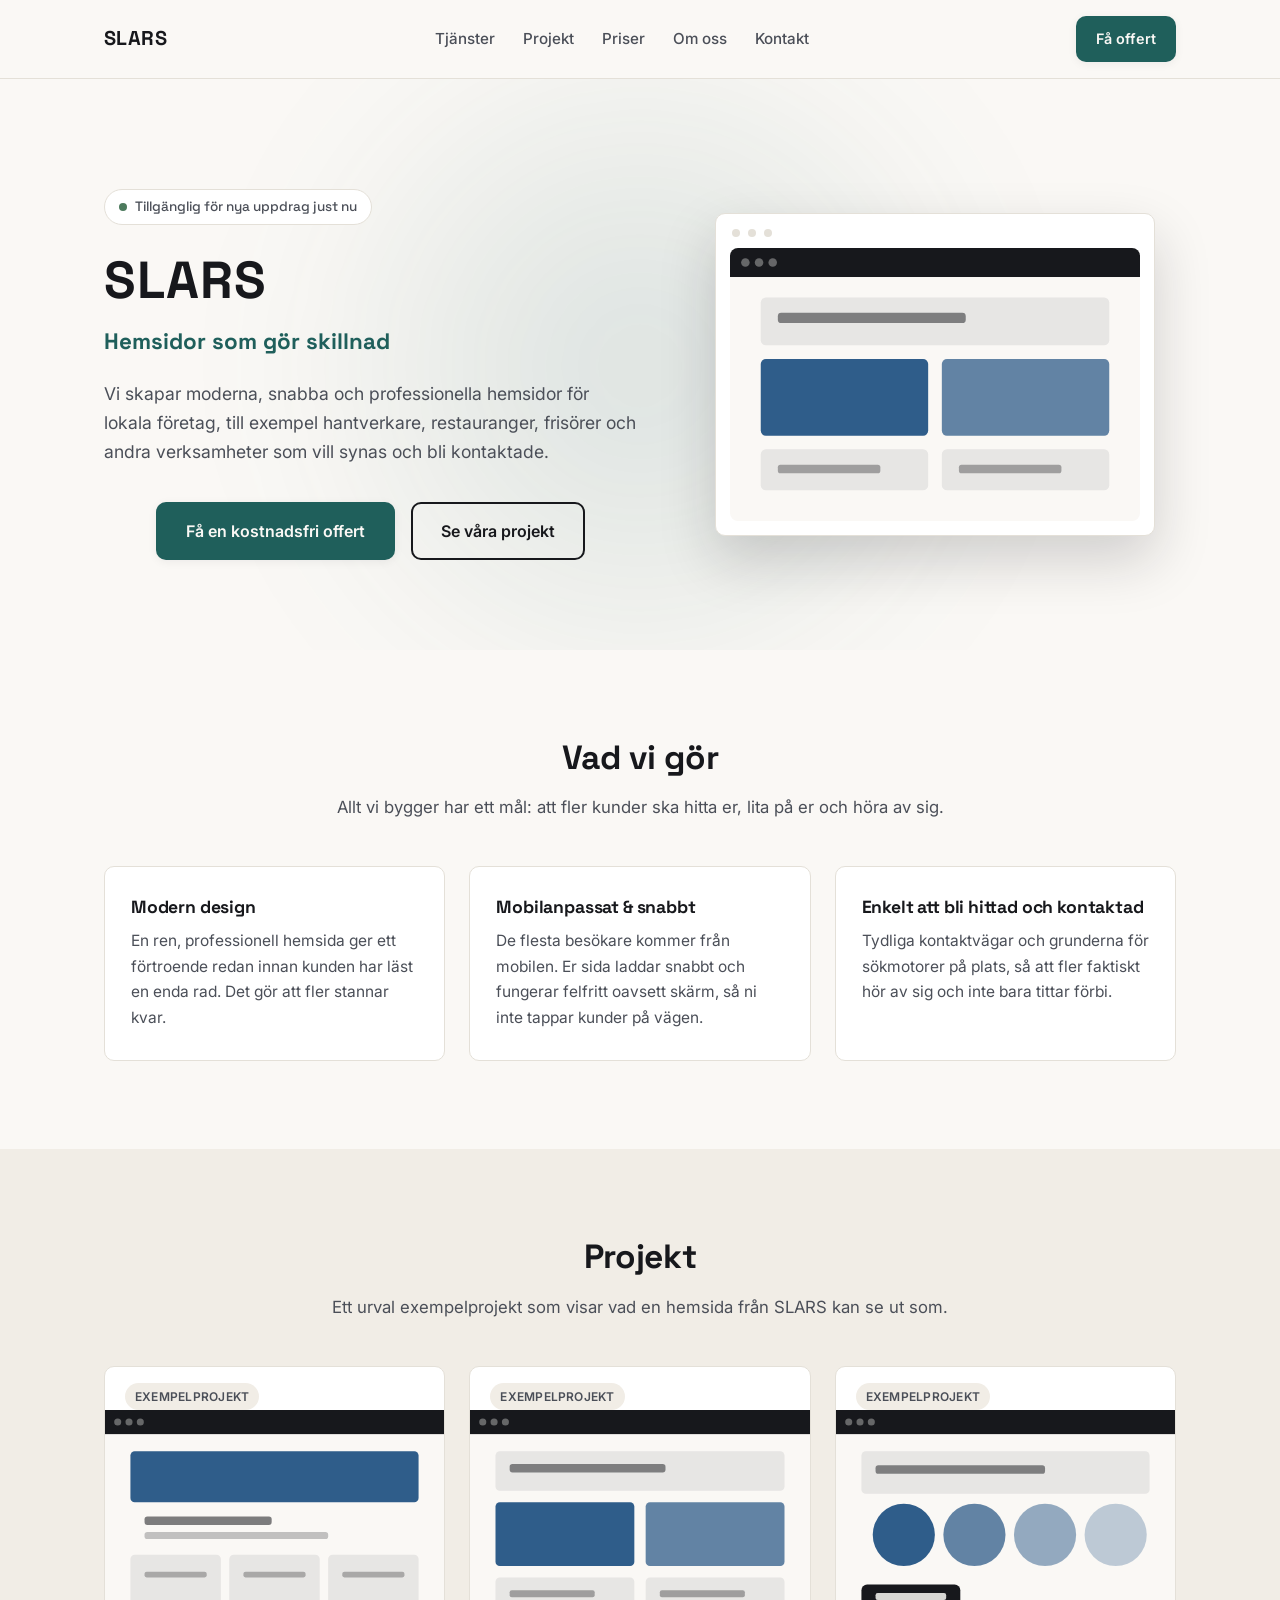
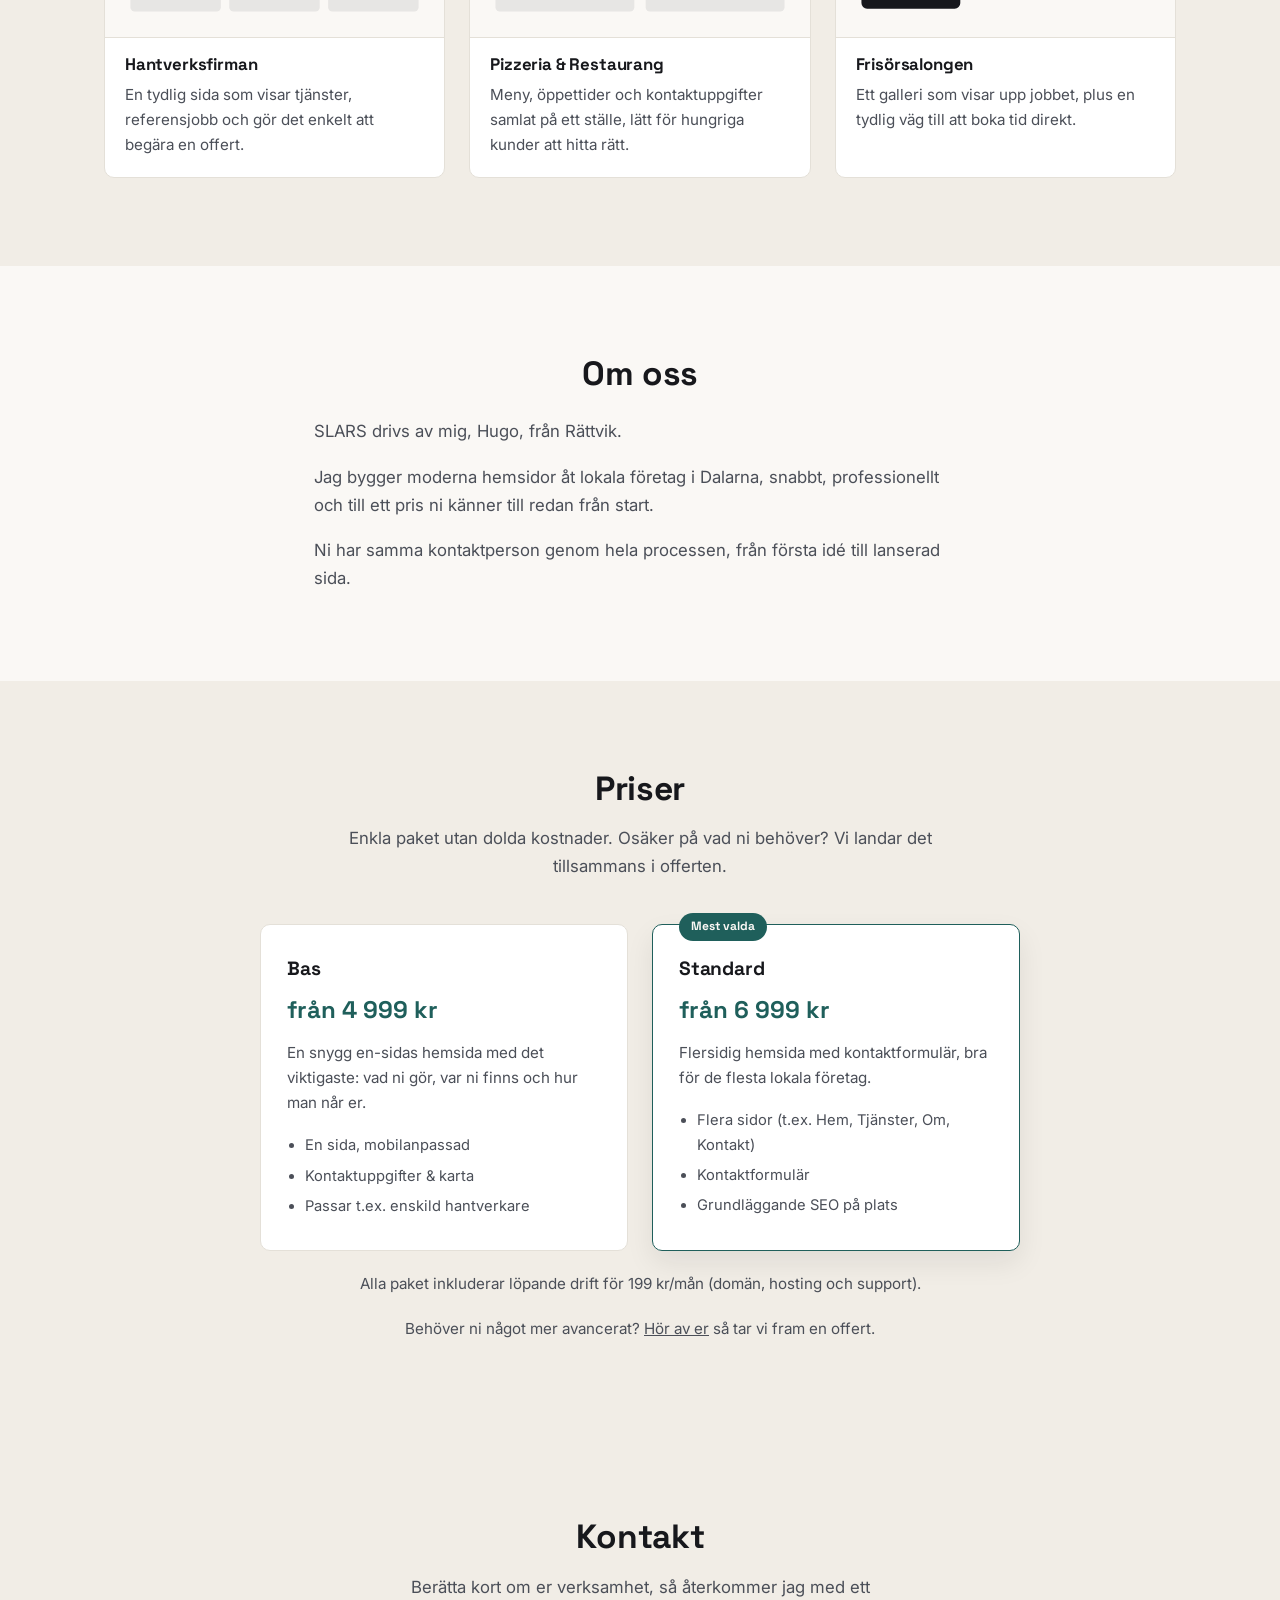
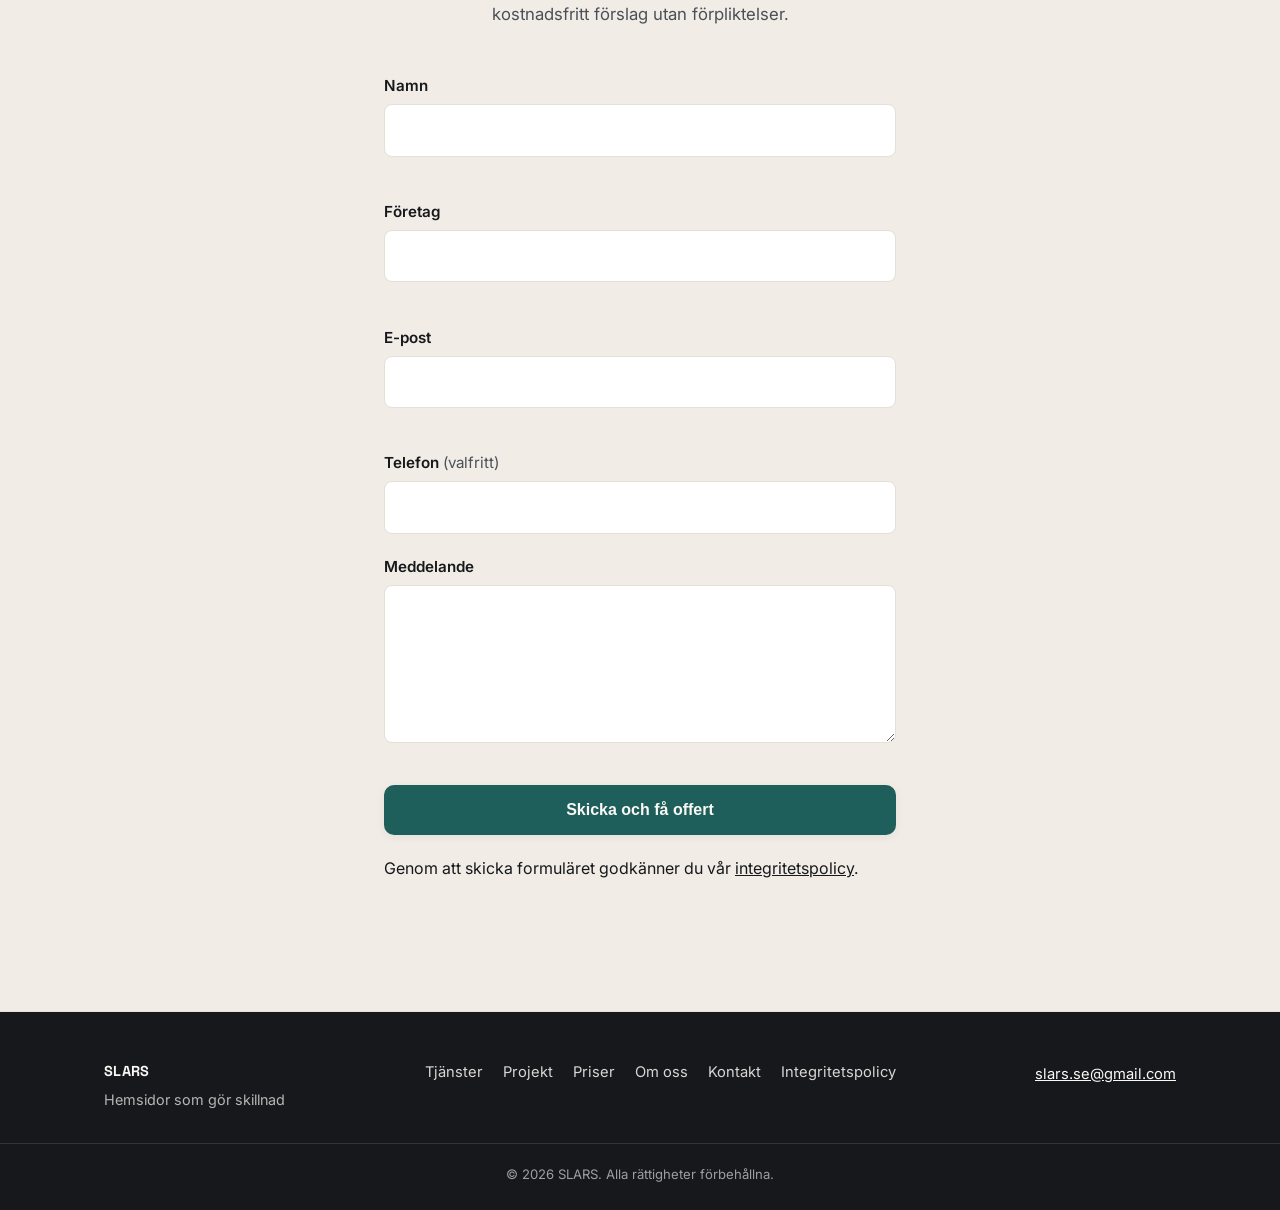
==== min-hemsidebyra/index.html @ af1f0f00 "Add website files" ====
<!DOCTYPE html>
<html lang="sv">
<head>
  <meta charset="UTF-8" />
  <meta name="viewport" content="width=device-width, initial-scale=1.0" />

  <title>SLARS – Hemsidor som gör skillnad</title>
  <meta name="description" content="SLARS skapar moderna, snabba och professionella hemsidor för lokala företag i Rättvik och Dalarna. Personlig service, tydliga priser – få en kostnadsfri offert." />

  <!-- Open Graph -->
  <meta property="og:title" content="SLARS – Hemsidor som gör skillnad" />
  <meta property="og:description" content="Vi skapar moderna, snabba och professionella hemsidor för lokala företag i Rättvik och Dalarna." />
  <meta property="og:type" content="website" />
  <meta property="og:locale" content="sv_SE" />

  <!--
    Google Fonts: Inter (brödtext, knappar, formulär) + Space Grotesk
    (rubriker, logga, priser). Båda hämtas i samma stylesheet-anrop för
    att hålla antalet nätverksanrop nere. Systemtypsnitt är fallback.
  -->
  <link rel="preconnect" href="https://fonts.googleapis.com" />
  <link rel="preconnect" href="https://fonts.gstatic.com" crossorigin />
  <link href="https://fonts.googleapis.com/css2?family=Inter:wght@400;500;600;700;800&family=Space+Grotesk:wght@500;700&display=swap" rel="stylesheet" />

  <link rel="stylesheet" href="style.css" />

  <!-- Structured data för lokal sökbarhet -->
  <script type="application/ld+json">
  {
    "@context": "https://schema.org",
    "@type": "LocalBusiness",
    "name": "SLARS",
    "description": "SLARS skapar moderna, snabba och professionella hemsidor för lokala företag i Rättvik och Dalarna.",
    "areaServed": {
      "@type": "City",
      "name": "Rättvik"
    },
    "address": {
      "@type": "PostalAddress",
      "addressLocality": "Rättvik",
      "addressRegion": "Dalarna",
      "addressCountry": "SE"
    },
    "email": "slars.se@gmail.com",
    "makesOffer": {
      "@type": "Offer",
      "itemOffered": {
        "@type": "Service",
        "name": "Webbdesign och hemsideutveckling för lokala företag"
      }
    }
  }
  </script>
</head>
<body>
  <!-- Skip-länk för tangentbords- och skärmläsaranvändare -->
  <a class="skip-link" href="#main-content">Hoppa till innehåll</a>

  <header class="site-header">
    <div class="container header-inner">
      <a href="#main-content" class="logo">SLARS</a>

      <nav class="nav" id="primaryNav" aria-label="Huvudmeny">
        <a href="#tjanster">Tjänster</a>
        <a href="#projekt">Projekt</a>
        <a href="#priser">Priser</a>
        <a href="#om-oss">Om oss</a>
        <a href="#kontakt">Kontakt</a>
      </nav>

      <div class="header-actions">
        <a href="#kontakt" class="btn btn-primary btn-small header-cta">Få offert</a>

        <button
          type="button"
          class="nav-toggle"
          id="navToggle"
          aria-expanded="false"
          aria-controls="primaryNav"
          aria-label="Öppna meny"
        >
          <span class="nav-toggle-bar" aria-hidden="true"></span>
          <span class="nav-toggle-bar" aria-hidden="true"></span>
          <span class="nav-toggle-bar" aria-hidden="true"></span>
        </button>
      </div>
    </div>
  </header>

  <main id="main-content">
    <!-- HERO: två kolumner på desktop (text + bildmockup), staplas på mobil -->
    <section class="hero">
      <div class="container hero-inner">
        <div class="hero-text-col">
          <p class="badge">
            <span class="badge-dot" aria-hidden="true"></span>
            Tillgänglig för nya uppdrag just nu
          </p>

          <h1>SLARS</h1>
          <p class="tagline">Hemsidor som gör skillnad</p>
          <p class="hero-text">
            Vi skapar moderna, snabba och professionella hemsidor för lokala företag,
            till exempel hantverkare, restauranger, frisörer och andra verksamheter
            som vill synas och bli kontaktade.
          </p>

          <div class="hero-actions">
            <a href="#kontakt" class="btn btn-primary">Få en kostnadsfri offert</a>
            <a href="#projekt" class="btn btn-secondary">Se våra projekt</a>
          </div>
        </div>

        <div class="hero-image-col">
          <!-- Återanvänder projekt-mockupen som ren illustration, därför tom alt-text -->
          <div class="hero-mockup">
            <img src="assets/projekt-2.svg" alt="" loading="lazy" width="480" height="320" />
          </div>
        </div>
      </div>
    </section>

    <!-- TJÄNSTER -->
    <section id="tjanster" class="section reveal">
      <div class="container">
        <h2>Vad vi gör</h2>
        <p class="section-intro">
          Allt vi bygger har ett mål: att fler kunder ska hitta er, lita på er och
          höra av sig.
        </p>

        <div class="cards">
          <div class="card">
            <h3>Modern design</h3>
            <p>
              En ren, professionell hemsida ger ett förtroende redan innan kunden
              har läst en enda rad. Det gör att fler stannar kvar.
            </p>
          </div>
          <div class="card">
            <h3>Mobilanpassat &amp; snabbt</h3>
            <p>
              De flesta besökare kommer från mobilen. Er sida laddar snabbt och
              fungerar felfritt oavsett skärm, så ni inte tappar kunder på vägen.
            </p>
          </div>
          <div class="card">
            <h3>Enkelt att bli hittad och kontaktad</h3>
            <p>
              Tydliga kontaktvägar och grunderna för sökmotorer på plats, så att
              fler faktiskt hör av sig och inte bara tittar förbi.
            </p>
          </div>
        </div>
      </div>
    </section>

    <!-- PROJEKT / REFERENSER -->
    <section id="projekt" class="section section-alt reveal">
      <div class="container">
        <h2>Projekt</h2>
        <p class="section-intro">
          Ett urval exempelprojekt som visar vad en hemsida från SLARS kan se ut som.
        </p>

        <div class="projects">
          <article class="project-card">
            <span class="project-tag">Exempelprojekt</span>
            <img
              src="assets/projekt-1.svg"
              alt="Skiss av en hemsida för ett hantverksföretag med startsida och tjänstekort"
              loading="lazy"
              width="480"
              height="320"
            />
            <h3>Hantverksfirman</h3>
            <p>En tydlig sida som visar tjänster, referensjobb och gör det enkelt att begära en offert.</p>
          </article>

          <article class="project-card">
            <span class="project-tag">Exempelprojekt</span>
            <img
              src="assets/projekt-2.svg"
              alt="Skiss av en hemsida för en pizzeria med meny och bordsbokning"
              loading="lazy"
              width="480"
              height="320"
            />
            <h3>Pizzeria &amp; Restaurang</h3>
            <p>Meny, öppettider och kontaktuppgifter samlat på ett ställe, lätt för hungriga kunder att hitta rätt.</p>
          </article>

          <article class="project-card">
            <span class="project-tag">Exempelprojekt</span>
            <img
              src="assets/projekt-3.svg"
              alt="Skiss av en hemsida för en frisörsalong med bildgalleri och bokningsknapp"
              loading="lazy"
              width="480"
              height="320"
            />
            <h3>Frisörsalongen</h3>
            <p>Ett galleri som visar upp jobbet, plus en tydlig väg till att boka tid direkt.</p>
          </article>
        </div>
      </div>
    </section>

    <!--
      OM OSS: sammanslagning av tidigare "Varför SLARS" (#varfor-slars) och
      "Om oss". Samma id ("om-oss") behålls så gamla länkar fortsätter
      fungera. Budskapen (personlig kontakt, lokal förankring, öppet pris)
      sades tidigare med olika ord i två sektioner – nu i en, kortare.
    -->
    <section id="om-oss" class="section reveal">
      <div class="container about-inner">
        <h2>Om oss</h2>
        <p>
          SLARS drivs av mig, Hugo, från Rättvik.
        </p>
        <p>
          Jag bygger moderna hemsidor åt lokala företag i Dalarna, snabbt,
          professionellt och till ett pris ni känner till redan från start.
        </p>
        <p>
          Ni har samma kontaktperson genom hela processen, från första idé
          till lanserad sida.
        </p>
      </div>
    </section>

    <!-- PRISER -->
    <section id="priser" class="section section-alt reveal">
      <div class="container">
        <h2>Priser</h2>
        <p class="section-intro">
          Enkla paket utan dolda kostnader. Osäker på vad ni behöver? Vi landar det
          tillsammans i offerten.
        </p>

        <div class="pricing">
          <div class="price-card">
            <h3>Bas</h3>
            <p class="price">från 4 999 kr</p>
            <p>En snygg en-sidas hemsida med det viktigaste: vad ni gör, var ni finns och hur man når er.</p>
            <ul>
              <li>En sida, mobilanpassad</li>
              <li>Kontaktuppgifter &amp; karta</li>
              <li>Passar t.ex. enskild hantverkare</li>
            </ul>
          </div>

          <div class="price-card price-card-featured">
            <p class="price-badge">Mest valda</p>
            <h3>Standard</h3>
            <p class="price">från 6 999 kr</p>
            <p>Flersidig hemsida med kontaktformulär, bra för de flesta lokala företag.</p>
            <ul>
              <li>Flera sidor (t.ex. Hem, Tjänster, Om, Kontakt)</li>
              <li>Kontaktformulär</li>
              <li>Grundläggande SEO på plats</li>
            </ul>
          </div>
        </div>

        <p class="pricing-note">
          Alla paket inkluderar löpande drift för 199 kr/mån (domän, hosting och support).
        </p>

        <p class="pricing-note">
          Behöver ni något mer avancerat? <a href="#kontakt">Hör av er</a> så tar vi fram en offert.
        </p>
      </div>
    </section>

    <!-- KONTAKT -->
    <section id="kontakt" class="section section-alt reveal">
      <div class="container contact-inner">
        <h2>Kontakt</h2>
        <p class="section-intro">
          Berätta kort om er verksamhet, så återkommer jag med ett kostnadsfritt
          förslag utan förpliktelser.
        </p>

        <form id="contactForm" class="contact-form" novalidate>
          <div class="form-row">
            <label for="name">Namn</label>
            <input type="text" id="name" name="name" autocomplete="name" required />
            <span class="form-error" id="name-error" aria-live="polite"></span>
          </div>

          <div class="form-row">
            <label for="company">Företag</label>
            <input type="text" id="company" name="company" autocomplete="organization" required />
            <span class="form-error" id="company-error" aria-live="polite"></span>
          </div>

          <div class="form-row">
            <label for="email">E-post</label>
            <input type="email" id="email" name="email" autocomplete="email" required />
            <span class="form-error" id="email-error" aria-live="polite"></span>
          </div>

          <div class="form-row">
            <label for="phone">Telefon <span class="optional">(valfritt)</span></label>
            <input type="tel" id="phone" name="phone" autocomplete="tel" />
          </div>

          <div class="form-row">
            <label for="message">Meddelande</label>
            <textarea id="message" name="message" rows="5" required></textarea>
            <span class="form-error" id="message-error" aria-live="polite"></span>
          </div>

          <button type="submit" class="btn btn-primary">Skicka och få offert</button>

          <p>
            Genom att skicka formuläret godkänner du vår
            <a href="integritetspolicy.html">integritetspolicy</a>.
          </p>

          <!--
            Formuläret öppnar just nu användarens e-postklient via mailto: som
            fallback (kräver ingen server). Vill du koppla det till en tjänst
            som Formspree senare: sätt form action="https://formspree.io/f/DITT-ID"
            method="POST", ta bort event.preventDefault() för mailto-delen i
            script.js och behåll valideringen som den är.
          -->
          <p class="form-status" id="formStatus" role="status" aria-live="polite"></p>
        </form>
      </div>
    </section>
  </main>

  <footer class="site-footer">
    <div class="container footer-inner">
      <div class="footer-brand">
        <p class="logo footer-logo">SLARS</p>
        <p>Hemsidor som gör skillnad</p>
      </div>

      <nav class="footer-nav" aria-label="Sidfotsmeny">
        <a href="#tjanster">Tjänster</a>
        <a href="#projekt">Projekt</a>
        <a href="#priser">Priser</a>
        <a href="#om-oss">Om oss</a>
        <a href="#kontakt">Kontakt</a>
        <a href="integritetspolicy.html">Integritetspolicy</a>
      </nav>

      <p class="footer-contact">
        <a href="mailto:slars.se@gmail.com">slars.se@gmail.com</a>
      </p>
    </div>

    <p class="footer-copy">
      &copy; <span id="year"></span> SLARS. Alla rättigheter förbehållna.
    </p>
  </footer>

  <script src="script.js"></script>
</body>
</html>
---- min-hemsidebyra/style.css ----
/* ==========================================================================
   SLARS – varumärkesvariabler
   ========================================================================== */
:root {
  /* Bas & kontrast (inga rena svart/vit — mjukare, mer premium) */
  --color-dark: #17181c;       /* text, mörka ytor */
  --color-light: #faf8f5;      /* bakgrund, ljusa ytor */

  /* Primär accent: EN signaturfärg (tidigare blå + grön var separata,
     nu en djup petrol/teal som knappar, länkhover, priser m.m. delar). */
  --color-primary: #1f5f5b;
  --color-primary-hover: #164543;

  /* Sekundär mikroaccent: ENBART till "tillgänglig nu"-prickens punkt
     (grönt är en vedertagen konvention för aktiv/ledig-status) —
     används aldrig som varumärkesfärg eller stor yta. */
  --color-accent-green: #4c7a5d;

  /* Härledda toner */
  --color-text: var(--color-dark);
  --color-text-muted: #4b4f58;
  --color-border: #e4e0d8;
  --color-surface: #ffffff;
  --color-surface-alt: #f1ede6;

  /* Brödtext: Inter. Rubriker/logga/priser: Space Grotesk (vikter 500/700,
     se länkarna i <head>) med Inter som fallback om den inte hunnit laddas. */
  --font-base: "Inter", system-ui, -apple-system, "Segoe UI", Roboto, Helvetica, Arial, sans-serif;
  --font-heading: "Space Grotesk", var(--font-base);

  --max-width: 1120px;
  --radius: 10px;
  --radius-sm: 8px;

  --shadow-sm: 0 2px 10px rgba(23, 24, 28, 0.06);
  --shadow-md: 0 12px 28px rgba(23, 24, 28, 0.08);
  --shadow-lg: 0 24px 56px rgba(23, 24, 28, 0.18);

  --transition-fast: 0.15s ease;
  --transition-base: 0.25s ease;
}

/* ==========================================================================
   Reset & grunder
   ========================================================================== */
* {
  box-sizing: border-box;
}

html {
  scroll-behavior: smooth;
}

body {
  margin: 0;
  font-family: var(--font-base);
  font-display: swap;
  color: var(--color-text);
  background: var(--color-light);
  line-height: 1.65;
  -webkit-font-smoothing: antialiased;
}

/* Rubrikfont (Space Grotesk) på rubriker + varumärkes-/prisdetaljer.
   font-weight 700 matchar den tyngsta laddade vikten (se --font-heading). */
h1,
h2,
h3,
.logo,
.tagline,
.price,
.price-badge,
.badge {
  font-family: var(--font-heading);
}

h1,
h2,
h3 {
  font-weight: 700;
  line-height: 1.2;
  letter-spacing: -0.01em;
  margin: 0;
}

p {
  margin: 0;
}

img {
  max-width: 100%;
  display: block;
}

a {
  color: inherit;
}

.container {
  max-width: var(--max-width);
  margin: 0 auto;
  padding: 0 24px;
}

/* Fokusstilar: synliga för tangentbordsnavigering, inte bara hover */
a:focus-visible,
button:focus-visible,
input:focus-visible,
textarea:focus-visible {
  outline: 3px solid var(--color-primary);
  outline-offset: 2px;
  border-radius: 4px;
}

/* Skip-länk: dold tills den får fokus */
.skip-link {
  position: absolute;
  top: -60px;
  left: 16px;
  background: var(--color-dark);
  color: var(--color-light);
  padding: 12px 18px;
  border-radius: var(--radius-sm);
  z-index: 100;
  text-decoration: none;
  font-weight: 600;
  transition: top var(--transition-fast);
}

.skip-link:focus {
  top: 16px;
}

/* ==========================================================================
   Header
   ========================================================================== */
.site-header {
  border-bottom: 1px solid var(--color-border);
  position: sticky;
  top: 0;
  background: rgba(250, 248, 245, 0.92);
  backdrop-filter: blur(8px);
  z-index: 50;
}

.header-inner {
  display: flex;
  align-items: center;
  justify-content: space-between;
  padding-top: 16px;
  padding-bottom: 16px;
  gap: 16px;
}

.logo {
  font-weight: 700;
  font-size: 1.25rem;
  letter-spacing: 0.02em;
  text-decoration: none;
  color: var(--color-dark);
}

.nav {
  display: flex;
  align-items: center;
  gap: 28px;
}

.nav a {
  color: var(--color-text-muted);
  text-decoration: none;
  font-size: 0.95rem;
  font-weight: 500;
  transition: color var(--transition-fast);
}

.nav a:hover {
  color: var(--color-primary);
}

.header-actions {
  display: flex;
  align-items: center;
  gap: 12px;
}

.header-cta {
  display: none;
}

/* Hamburgarmeny-knapp (mobil) */
.nav-toggle {
  display: none;
  flex-direction: column;
  justify-content: center;
  gap: 5px;
  width: 40px;
  height: 40px;
  padding: 0;
  background: transparent;
  border: 1px solid var(--color-border);
  border-radius: var(--radius-sm);
  cursor: pointer;
}

.nav-toggle-bar {
  display: block;
  width: 18px;
  height: 2px;
  margin: 0 auto;
  background: var(--color-dark);
  transition: transform var(--transition-fast), opacity var(--transition-fast);
}

.nav-toggle[aria-expanded="true"] .nav-toggle-bar:nth-child(1) {
  transform: translateY(7px) rotate(45deg);
}

.nav-toggle[aria-expanded="true"] .nav-toggle-bar:nth-child(2) {
  opacity: 0;
}

.nav-toggle[aria-expanded="true"] .nav-toggle-bar:nth-child(3) {
  transform: translateY(-7px) rotate(-45deg);
}

/* ==========================================================================
   Knappar
   ========================================================================== */
.btn {
  display: inline-block;
  padding: 14px 28px;
  border-radius: var(--radius);
  text-decoration: none;
  font-weight: 600;
  font-size: 1rem;
  border: 2px solid transparent;
  cursor: pointer;
  transition: transform var(--transition-fast), background var(--transition-fast),
    color var(--transition-fast), border-color var(--transition-fast), box-shadow var(--transition-fast);
}

.btn-primary {
  background: var(--color-primary);
  color: var(--color-light);
  box-shadow: var(--shadow-sm);
}

.btn-primary:hover {
  background: var(--color-primary-hover);
  transform: translateY(-2px);
  box-shadow: var(--shadow-md);
}

.btn-secondary {
  background: transparent;
  color: var(--color-dark);
  border-color: var(--color-dark);
}

.btn-secondary:hover {
  background: var(--color-dark);
  color: var(--color-light);
  transform: translateY(-2px);
}

.btn-small {
  padding: 9px 18px;
  font-size: 0.9rem;
}

/* ==========================================================================
   Hero
   ========================================================================== */
.hero {
  position: relative;
  overflow: hidden; /* håller glow-effekten innanför sektionen */
  padding: 110px 0 90px;
}

/* Subtil djupkänsla: en mjuk, lågopacitets teal-glow bakom hero-innehållet.
   Medvetet diskret — ska knappt märkas, bara ta bort den platta känslan. */
.hero::before {
  content: "";
  position: absolute;
  top: -18%;
  left: 50%;
  transform: translateX(-50%);
  width: 780px;
  height: 780px;
  max-width: 140%;
  background: radial-gradient(circle, rgba(31, 95, 91, 0.14) 0%, rgba(31, 95, 91, 0) 70%);
  filter: blur(60px);
  pointer-events: none;
}

.hero-inner {
  position: relative; /* hamnar ovanför ::before-glowen */
  z-index: 1;
  display: grid;
  grid-template-columns: 1fr;
  align-items: center;
  gap: 40px;
  text-align: center;
  max-width: var(--max-width);
}

.hero-text-col {
  max-width: 560px;
  margin: 0 auto;
}

.hero-image-col {
  display: flex;
  justify-content: center;
}

/* Webbläsarram runt bildmockupen: rundade hörn, mjuk skugga och en
   liten "trafikljus"-rad överst (byggd med box-shadow, inga extra element). */
.hero-mockup {
  position: relative;
  width: 100%;
  max-width: 440px;
  background: var(--color-surface);
  border: 1px solid var(--color-border);
  border-radius: var(--radius);
  padding: 34px 14px 14px;
  box-shadow: var(--shadow-lg);
}

.hero-mockup::before {
  content: "";
  position: absolute;
  top: 15px;
  left: 16px;
  width: 8px;
  height: 8px;
  border-radius: 50%;
  background: var(--color-border);
  box-shadow: 16px 0 0 var(--color-border), 32px 0 0 var(--color-border);
}

.hero-mockup img {
  width: 100%;
  height: auto;
  border-radius: var(--radius-sm);
}

/* Desktop: text till vänster, bildmockup till höger */
@media (min-width: 900px) {
  .hero-inner {
    grid-template-columns: 1.05fr 0.95fr;
    gap: 56px;
    text-align: left;
  }

  .hero-text-col {
    margin: 0;
  }

  .hero-actions {
    justify-content: flex-start;
  }
}

.badge {
  display: inline-flex;
  align-items: center;
  gap: 8px;
  margin: 0 0 24px;
  padding: 6px 14px;
  border-radius: 999px;
  background: var(--color-surface);
  border: 1px solid var(--color-border);
  font-size: 0.85rem;
  font-weight: 500;
  color: var(--color-text-muted);
}

.badge-dot {
  width: 8px;
  height: 8px;
  border-radius: 50%;
  background: var(--color-accent-green);
  flex-shrink: 0;
}

.hero h1 {
  font-size: 3.25rem;
  letter-spacing: 0.02em;
  margin: 0 0 12px;
}

.tagline {
  font-size: 1.4rem;
  font-weight: 700;
  color: var(--color-primary);
  margin: 0 0 18px;
}

.hero-text {
  font-size: 1.1rem;
  color: var(--color-text-muted);
  margin: 0 auto 36px;
  max-width: 540px;
}

.hero-actions {
  display: flex;
  justify-content: center;
  gap: 16px;
  flex-wrap: wrap;
}

/* ==========================================================================
   Sektioner (generellt)
   ========================================================================== */
.section {
  padding: 88px 0;
}

.section-alt {
  background: var(--color-surface-alt);
}

.section h2 {
  font-size: 2.1rem;
  margin: 0 0 16px;
  text-align: center;
}

.section-intro {
  max-width: 640px;
  margin: 0 auto 44px;
  text-align: center;
  color: var(--color-text-muted);
  font-size: 1.05rem;
}

/* Scroll-in-animation: fade + slide-up. Startläge (osynlig) sätts bara om
   JS finns och rörelse inte är avstängd — se script.js och media query nedan. */
.reveal {
  opacity: 0;
  transform: translateY(24px);
  transition: opacity 0.6s ease, transform 0.6s ease;
}

.reveal.in-view {
  opacity: 1;
  transform: translateY(0);
}

/* ==========================================================================
   Tjänster – kort
   ========================================================================== */
.cards {
  display: grid;
  grid-template-columns: repeat(3, 1fr);
  gap: 24px;
}

.card {
  background: var(--color-surface);
  border: 1px solid var(--color-border);
  border-radius: var(--radius);
  padding: 30px 26px;
  text-align: left;
  transition: box-shadow var(--transition-base), transform var(--transition-base);
}

.card:hover {
  box-shadow: var(--shadow-md);
  transform: translateY(-3px);
}

.card h3 {
  font-size: 1.1rem;
  margin: 0 0 10px;
}

.card p {
  color: var(--color-text-muted);
  font-size: 0.97rem;
}

/* ==========================================================================
   Projekt / referenser
   ========================================================================== */
.projects {
  display: grid;
  grid-template-columns: repeat(3, 1fr);
  gap: 24px;
}

.project-card {
  background: var(--color-surface);
  border: 1px solid var(--color-border);
  border-radius: var(--radius);
  overflow: hidden;
  text-align: left;
  transition: box-shadow var(--transition-base), transform var(--transition-base);
}

.project-card:hover {
  box-shadow: var(--shadow-md);
  transform: translateY(-3px);
}

.project-card img {
  width: 100%;
  height: auto;
  border-bottom: 1px solid var(--color-border);
}

.project-tag {
  display: inline-block;
  margin: 16px 0 0 20px;
  padding: 4px 10px;
  font-size: 0.75rem;
  font-weight: 600;
  letter-spacing: 0.02em;
  text-transform: uppercase;
  background: var(--color-surface-alt);
  color: var(--color-text-muted);
  border-radius: 999px;
}

.project-card h3 {
  font-size: 1.05rem;
  margin: 16px 20px 8px;
}

.project-card p {
  margin: 0 20px 20px;
  color: var(--color-text-muted);
  font-size: 0.95rem;
}

/* ==========================================================================
   Om oss (sammanslagen löptext-sektion, tidigare två separata sektioner)
   ========================================================================== */
.about-inner {
  max-width: 700px;
  text-align: center;
}

.about-inner h2 {
  margin-bottom: 24px;
}

.about-inner p {
  color: var(--color-text-muted);
  font-size: 1.05rem;
  margin-bottom: 18px;
  text-align: left;
}

.about-inner p:last-child {
  margin-bottom: 0;
}

/* ==========================================================================
   Priser
   ========================================================================== */
.pricing {
  display: grid;
  grid-template-columns: repeat(2, 1fr);
  max-width: 760px;
  margin: 0 auto;
  gap: 24px;
  align-items: stretch;
}

.price-card {
  position: relative;
  background: var(--color-surface);
  border: 1px solid var(--color-border);
  border-radius: var(--radius);
  padding: 32px 26px;
  display: flex;
  flex-direction: column;
  gap: 10px;
}

.price-card-featured {
  border-color: var(--color-primary);
  box-shadow: var(--shadow-md);
}

.price-badge {
  position: absolute;
  top: -12px;
  left: 26px;
  background: var(--color-primary);
  color: var(--color-light);
  font-size: 0.75rem;
  font-weight: 700;
  padding: 4px 12px;
  border-radius: 999px;
}

.price-card h3 {
  font-size: 1.2rem;
}

.price {
  font-size: 1.5rem;
  font-weight: 700;
  color: var(--color-primary);
}

.price-card > p:not(.price):not(.price-badge) {
  color: var(--color-text-muted);
  font-size: 0.95rem;
}

.price-card ul {
  margin: 8px 0 0;
  padding-left: 18px;
  color: var(--color-text-muted);
  font-size: 0.92rem;
  display: flex;
  flex-direction: column;
  gap: 6px;
}

.pricing-note {
  max-width: 640px;
  margin: 20px auto 0;
  text-align: center;
  color: var(--color-text-muted);
  font-size: 0.95rem;
}

/* ==========================================================================
   Kontakt / formulär
   ========================================================================== */
.contact-inner {
  max-width: 560px;
}

.contact-form {
  display: flex;
  flex-direction: column;
  gap: 20px;
}

.form-row {
  display: flex;
  flex-direction: column;
  gap: 6px;
}

.form-row label {
  font-weight: 600;
  font-size: 0.95rem;
}

.optional {
  font-weight: 400;
  color: var(--color-text-muted);
}

.form-row input,
.form-row textarea {
  font: inherit;
  padding: 12px 14px;
  border-radius: var(--radius-sm);
  border: 1px solid var(--color-border);
  background: var(--color-surface);
  color: var(--color-text);
  resize: vertical;
}

.form-row input:focus,
.form-row textarea:focus {
  border-color: var(--color-primary);
}

.form-row input[aria-invalid="true"],
.form-row textarea[aria-invalid="true"] {
  border-color: #b3423a;
}

.form-error {
  min-height: 1.2em;
  font-size: 0.85rem;
  color: #b3423a;
}

.form-status {
  min-height: 1.4em;
  font-size: 0.95rem;
  font-weight: 600;
}

.form-status[data-state="success"] {
  /* Teal (samma som varumärkesaccenten) snarare än grönt — grönt är
     reserverat för "tillgänglig nu"-pricken, se --color-accent-green. */
  color: var(--color-primary);
}

.form-status[data-state="error"] {
  color: #b3423a;
}

/* ==========================================================================
   Footer
   ========================================================================== */
.site-footer {
  border-top: 1px solid var(--color-border);
  background: var(--color-dark);
  color: var(--color-light);
  padding: 48px 0 24px;
}

.footer-inner {
  display: flex;
  flex-wrap: wrap;
  justify-content: space-between;
  gap: 24px;
  margin-bottom: 32px;
}

.footer-brand .logo {
  color: var(--color-light);
  margin-bottom: 4px;
}

.footer-brand p {
  color: rgba(250, 248, 245, 0.7);
  font-size: 0.9rem;
}

.footer-nav {
  display: flex;
  gap: 20px;
  flex-wrap: wrap;
}

.footer-nav a {
  color: rgba(250, 248, 245, 0.85);
  text-decoration: none;
  font-size: 0.92rem;
}

.footer-nav a:hover {
  color: var(--color-light);
}

.footer-contact a {
  color: var(--color-light);
  text-decoration: underline;
  font-size: 0.92rem;
}

.footer-copy {
  text-align: center;
  font-size: 0.82rem;
  color: rgba(250, 248, 245, 0.6);
  padding-top: 20px;
  border-top: 1px solid rgba(250, 248, 245, 0.12);
}

/* ==========================================================================
   Rörelse & tillgänglighet
   ========================================================================== */
@media (prefers-reduced-motion: reduce) {
  html {
    scroll-behavior: auto;
  }

  * {
    animation-duration: 0.001ms !important;
    animation-iteration-count: 1 !important;
    transition-duration: 0.001ms !important;
  }

  .reveal {
    opacity: 1;
    transform: none;
  }
}

/* ==========================================================================
   Responsivitet
   Brytpunkter: mobil (<640px), surfplatta (641–1024px), desktop (>1024px)
   ========================================================================== */

/* Tablet och mindre: nav blir hamburgarmeny, kort/rutnät går till 2 kolumner */
@media (max-width: 1024px) {
  .nav {
    position: absolute;
    top: 100%;
    left: 0;
    right: 0;
    flex-direction: column;
    align-items: flex-start;
    gap: 4px;
    background: var(--color-light);
    border-bottom: 1px solid var(--color-border);
    padding: 8px 24px 16px;
    max-height: 0;
    overflow: hidden;
    opacity: 0;
    transition: max-height var(--transition-base), opacity var(--transition-base);
  }

  .nav.is-open {
    max-height: 320px;
    opacity: 1;
  }

  .nav a {
    width: 100%;
    padding: 10px 0;
    border-bottom: 1px solid var(--color-border);
  }

  .nav a:last-child {
    border-bottom: none;
  }

  .nav-toggle {
    display: flex;
  }

  .cards {
    grid-template-columns: repeat(2, 1fr);
  }

  .projects {
    grid-template-columns: repeat(2, 1fr);
  }

  .pricing {
    grid-template-columns: 1fr;
    max-width: 420px;
    margin: 0 auto;
  }
}

/* Desktop: visa header-CTA */
@media (min-width: 1025px) {
  .header-cta {
    display: inline-block;
  }
}

/* Mobil */
@media (max-width: 640px) {
  .hero {
    padding: 72px 0 56px;
  }

  .hero h1 {
    font-size: 2.5rem;
  }

  .tagline {
    font-size: 1.15rem;
  }

  .hero-text {
    font-size: 1rem;
  }

  .section {
    padding: 60px 0;
  }

  .section h2 {
    font-size: 1.7rem;
  }

  .cards {
    grid-template-columns: 1fr;
  }

  .projects {
    grid-template-columns: 1fr;
  }

  .header-actions {
    gap: 8px;
  }

  .footer-inner {
    flex-direction: column;
  }
}
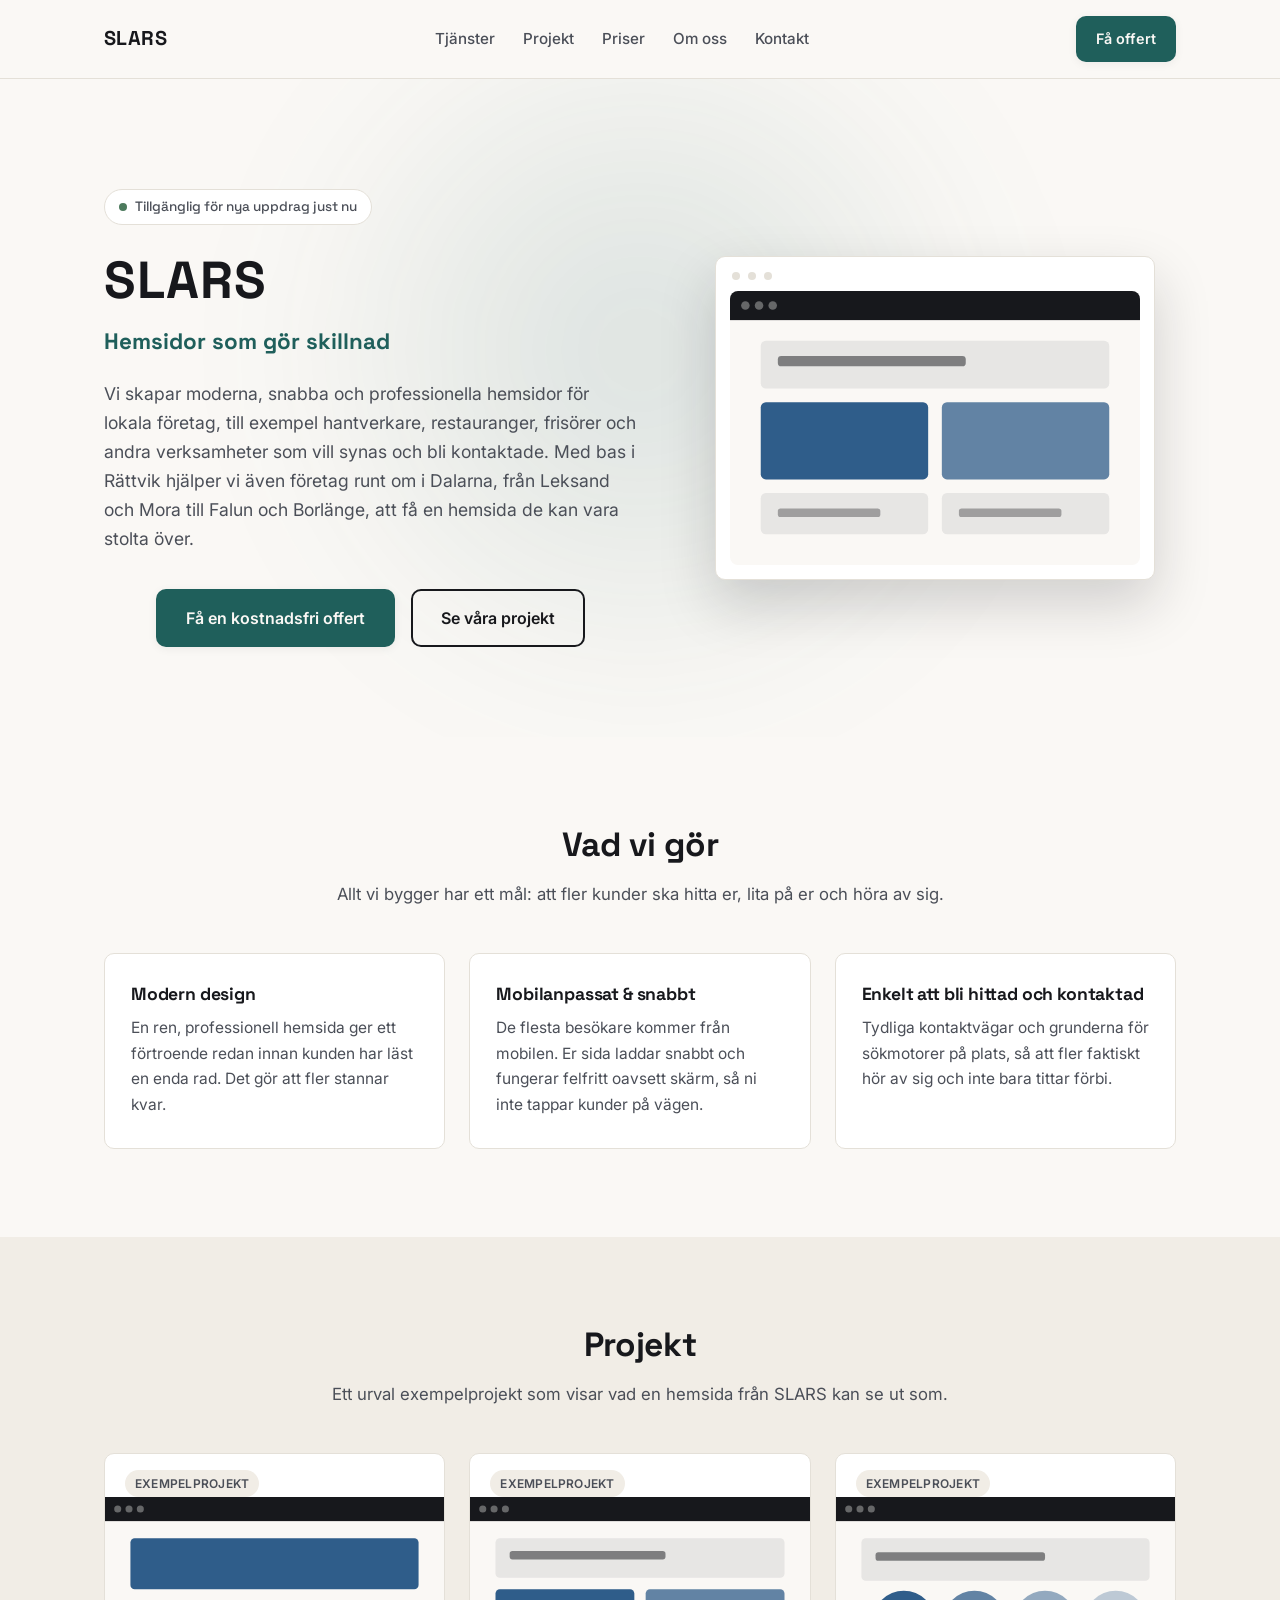
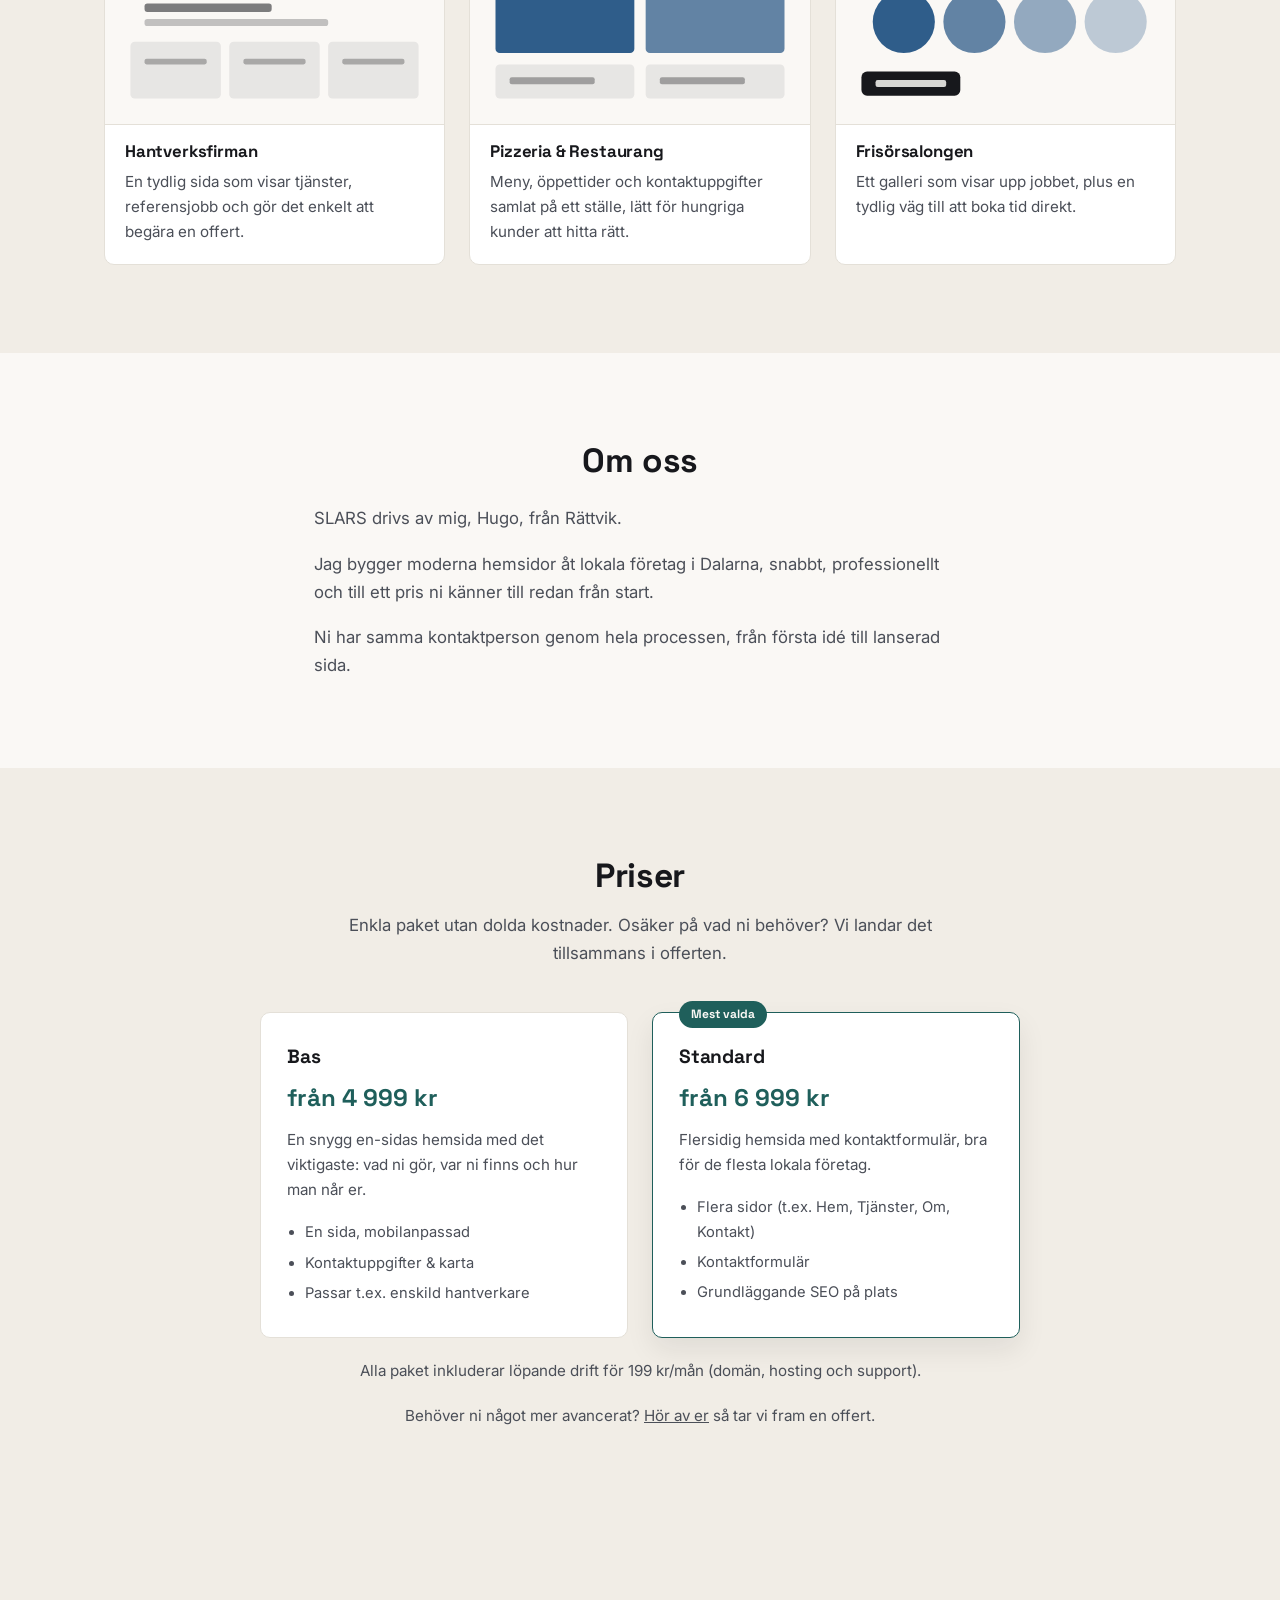
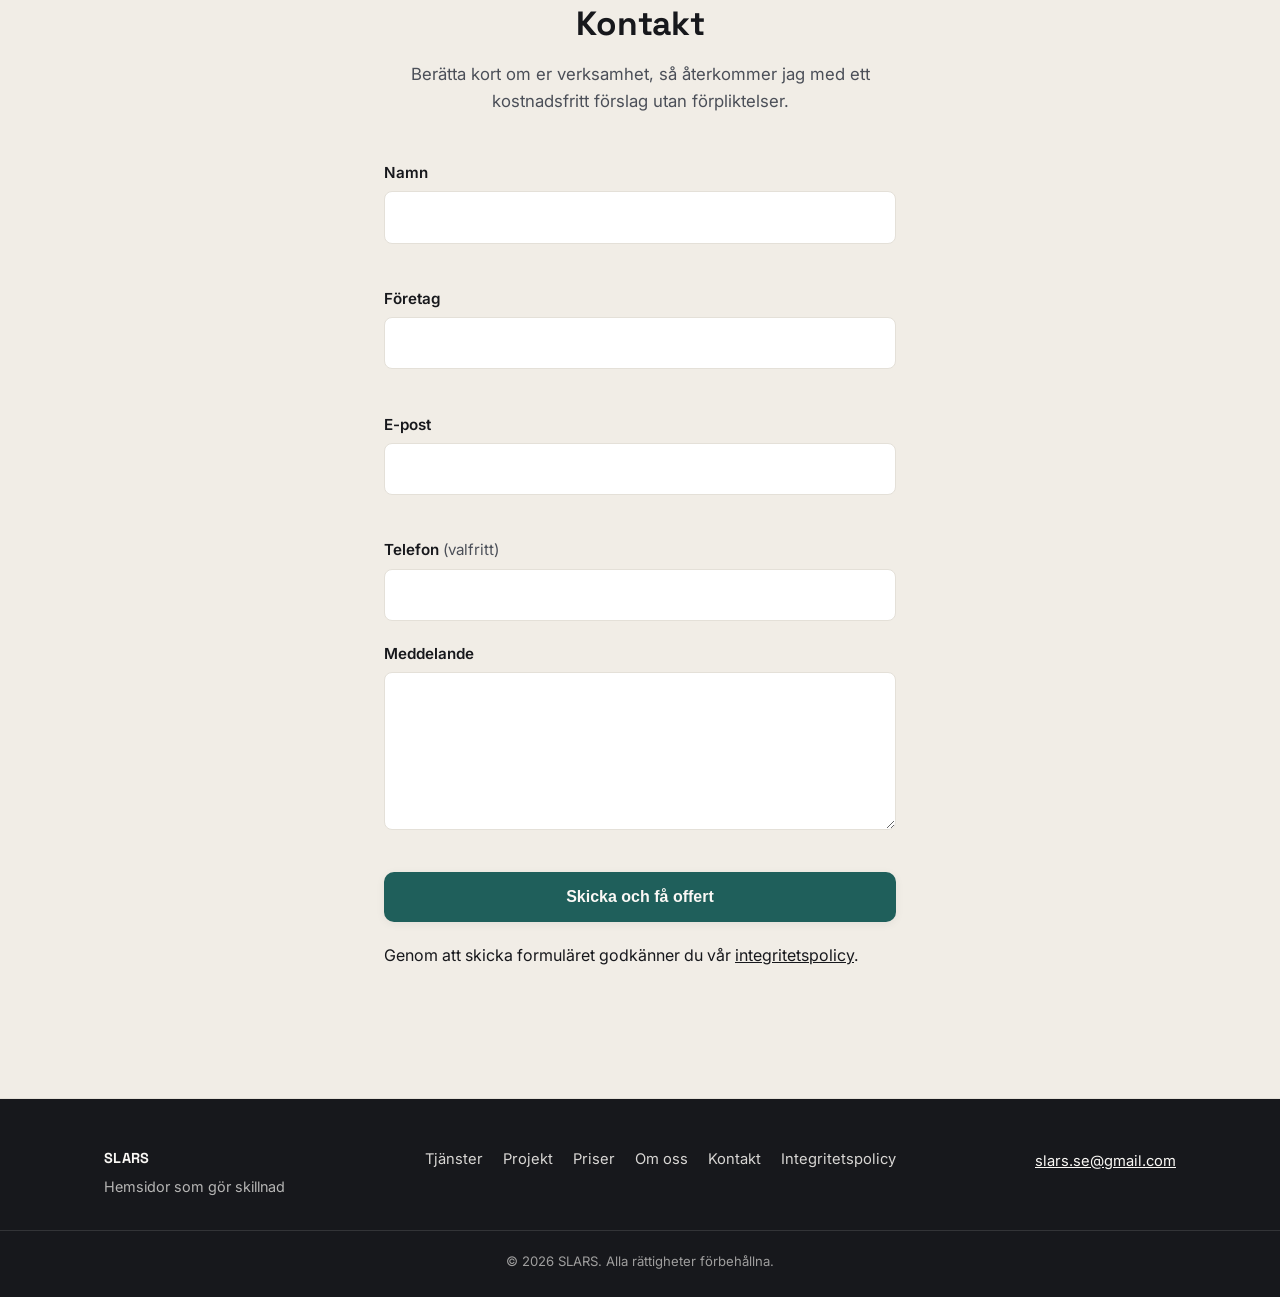
==== commit 43225883: "SEO-optimering för lokala sökningar" ====
--- a/min-hemsidebyra/index.html
+++ b/min-hemsidebyra/index.html
@@ -4,12 +4,12 @@
   <meta charset="UTF-8" />
   <meta name="viewport" content="width=device-width, initial-scale=1.0" />
 
-  <title>SLARS – Hemsidor som gör skillnad</title>
-  <meta name="description" content="SLARS skapar moderna, snabba och professionella hemsidor för lokala företag i Rättvik och Dalarna. Personlig service, tydliga priser – få en kostnadsfri offert." />
+  <title>SLARS – Hemsidor &amp; webbdesign i Rättvik och Dalarna</title>
+  <meta name="description" content="SLARS bygger moderna hemsidor åt företag i Rättvik och övriga Dalarna. Personlig kontakt, tydliga priser och snabb leverans – få en kostnadsfri offert idag." />
 
   <!-- Open Graph -->
-  <meta property="og:title" content="SLARS – Hemsidor som gör skillnad" />
-  <meta property="og:description" content="Vi skapar moderna, snabba och professionella hemsidor för lokala företag i Rättvik och Dalarna." />
+  <meta property="og:title" content="SLARS – Hemsidor &amp; webbdesign i Rättvik och Dalarna" />
+  <meta property="og:description" content="SLARS bygger moderna hemsidor åt företag i Rättvik och övriga Dalarna. Personlig kontakt, tydliga priser och snabb leverans." />
   <meta property="og:type" content="website" />
   <meta property="og:locale" content="sv_SE" />
 
@@ -31,10 +31,13 @@
     "@type": "LocalBusiness",
     "name": "SLARS",
     "description": "SLARS skapar moderna, snabba och professionella hemsidor för lokala företag i Rättvik och Dalarna.",
-    "areaServed": {
-      "@type": "City",
-      "name": "Rättvik"
-    },
+    "areaServed": [
+      { "@type": "City", "name": "Rättvik" },
+      { "@type": "City", "name": "Leksand" },
+      { "@type": "City", "name": "Mora" },
+      { "@type": "City", "name": "Falun" },
+      { "@type": "City", "name": "Borlänge" }
+    ],
     "address": {
       "@type": "PostalAddress",
       "addressLocality": "Rättvik",
@@ -42,6 +45,7 @@
       "addressCountry": "SE"
     },
     "email": "slars.se@gmail.com",
+    "serviceType": "Webbdesign och hemsideutveckling",
     "makesOffer": {
       "@type": "Offer",
       "itemOffered": {
@@ -102,7 +106,9 @@
           <p class="hero-text">
             Vi skapar moderna, snabba och professionella hemsidor för lokala företag,
             till exempel hantverkare, restauranger, frisörer och andra verksamheter
-            som vill synas och bli kontaktade.
+            som vill synas och bli kontaktade. Med bas i Rättvik hjälper vi även
+            företag runt om i Dalarna, från Leksand och Mora till Falun och Borlänge,
+            att få en hemsida de kan vara stolta över.
           </p>
 
           <div class="hero-actions">
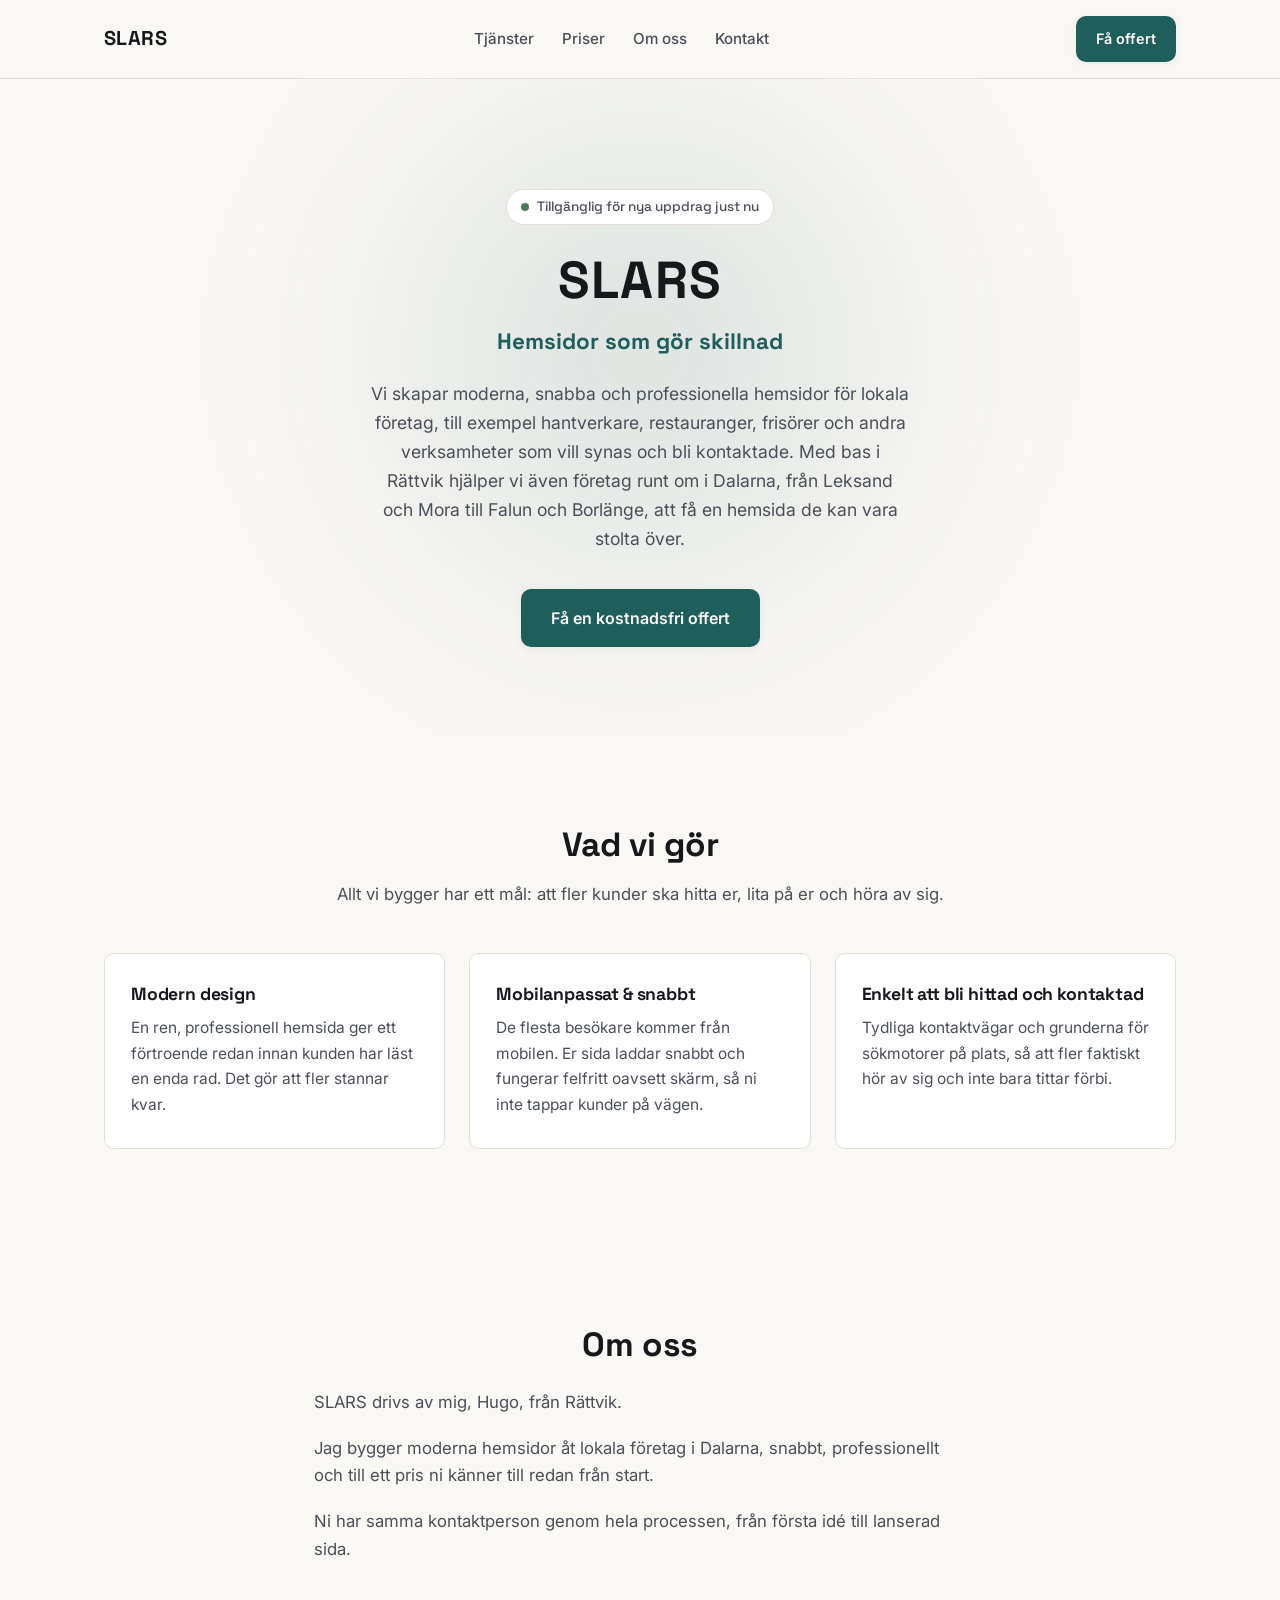
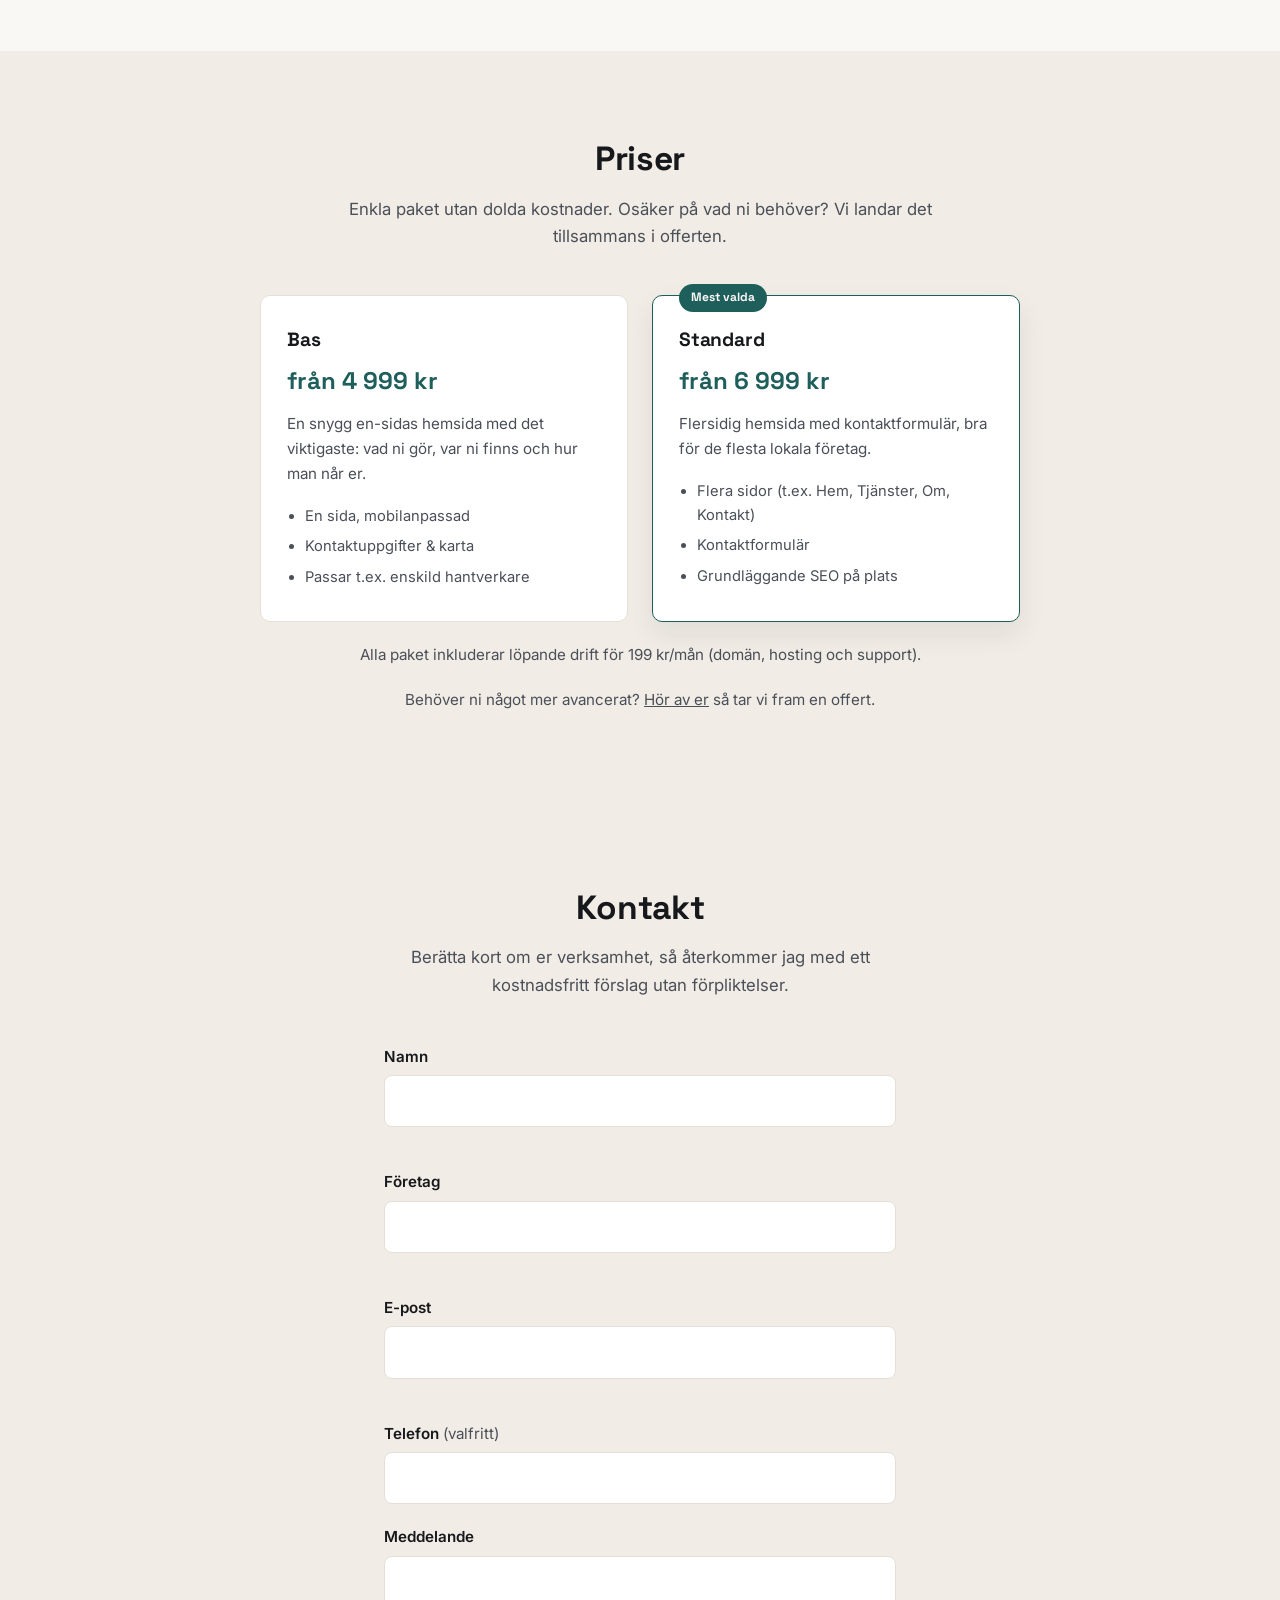
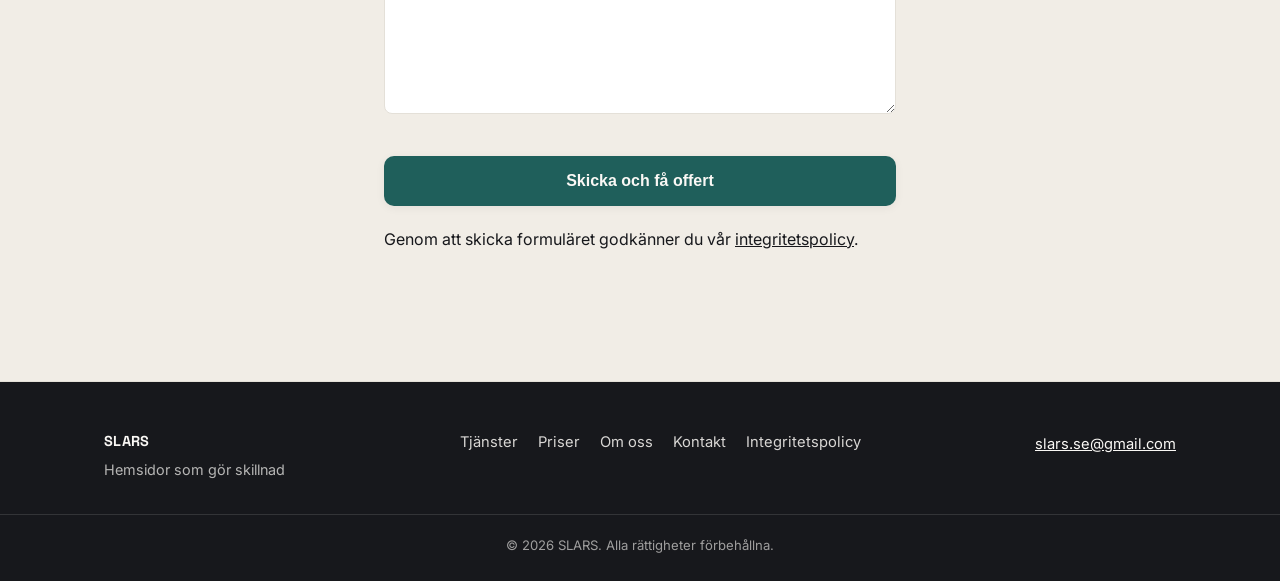
==== commit bbf713e4: "Ta bort projektsektion tillfälligt" ====
--- a/min-hemsidebyra/index.html
+++ b/min-hemsidebyra/index.html
@@ -66,7 +66,6 @@
 
       <nav class="nav" id="primaryNav" aria-label="Huvudmeny">
         <a href="#tjanster">Tjänster</a>
-        <a href="#projekt">Projekt</a>
         <a href="#priser">Priser</a>
         <a href="#om-oss">Om oss</a>
         <a href="#kontakt">Kontakt</a>
@@ -92,7 +91,7 @@
   </header>
 
   <main id="main-content">
-    <!-- HERO: två kolumner på desktop (text + bildmockup), staplas på mobil -->
+    <!-- HERO: centrerad textkolumn -->
     <section class="hero">
       <div class="container hero-inner">
         <div class="hero-text-col">
@@ -113,14 +112,6 @@
 
           <div class="hero-actions">
             <a href="#kontakt" class="btn btn-primary">Få en kostnadsfri offert</a>
-            <a href="#projekt" class="btn btn-secondary">Se våra projekt</a>
-          </div>
-        </div>
-
-        <div class="hero-image-col">
-          <!-- Återanvänder projekt-mockupen som ren illustration, därför tom alt-text -->
-          <div class="hero-mockup">
-            <img src="assets/projekt-2.svg" alt="" loading="lazy" width="480" height="320" />
           </div>
         </div>
       </div>
@@ -157,57 +148,6 @@
               fler faktiskt hör av sig och inte bara tittar förbi.
             </p>
           </div>
-        </div>
-      </div>
-    </section>
-
-    <!-- PROJEKT / REFERENSER -->
-    <section id="projekt" class="section section-alt reveal">
-      <div class="container">
-        <h2>Projekt</h2>
-        <p class="section-intro">
-          Ett urval exempelprojekt som visar vad en hemsida från SLARS kan se ut som.
-        </p>
-
-        <div class="projects">
-          <article class="project-card">
-            <span class="project-tag">Exempelprojekt</span>
-            <img
-              src="assets/projekt-1.svg"
-              alt="Skiss av en hemsida för ett hantverksföretag med startsida och tjänstekort"
-              loading="lazy"
-              width="480"
-              height="320"
-            />
-            <h3>Hantverksfirman</h3>
-            <p>En tydlig sida som visar tjänster, referensjobb och gör det enkelt att begära en offert.</p>
-          </article>
-
-          <article class="project-card">
-            <span class="project-tag">Exempelprojekt</span>
-            <img
-              src="assets/projekt-2.svg"
-              alt="Skiss av en hemsida för en pizzeria med meny och bordsbokning"
-              loading="lazy"
-              width="480"
-              height="320"
-            />
-            <h3>Pizzeria &amp; Restaurang</h3>
-            <p>Meny, öppettider och kontaktuppgifter samlat på ett ställe, lätt för hungriga kunder att hitta rätt.</p>
-          </article>
-
-          <article class="project-card">
-            <span class="project-tag">Exempelprojekt</span>
-            <img
-              src="assets/projekt-3.svg"
-              alt="Skiss av en hemsida för en frisörsalong med bildgalleri och bokningsknapp"
-              loading="lazy"
-              width="480"
-              height="320"
-            />
-            <h3>Frisörsalongen</h3>
-            <p>Ett galleri som visar upp jobbet, plus en tydlig väg till att boka tid direkt.</p>
-          </article>
         </div>
       </div>
     </section>
@@ -347,7 +287,6 @@
 
       <nav class="footer-nav" aria-label="Sidfotsmeny">
         <a href="#tjanster">Tjänster</a>
-        <a href="#projekt">Projekt</a>
         <a href="#priser">Priser</a>
         <a href="#om-oss">Om oss</a>
         <a href="#kontakt">Kontakt</a>
--- a/min-hemsidebyra/style.css
+++ b/min-hemsidebyra/style.css
@@ -346,22 +346,6 @@
   border-radius: var(--radius-sm);
 }
 
-/* Desktop: text till vänster, bildmockup till höger */
-@media (min-width: 900px) {
-  .hero-inner {
-    grid-template-columns: 1.05fr 0.95fr;
-    gap: 56px;
-    text-align: left;
-  }
-
-  .hero-text-col {
-    margin: 0;
-  }
-
-  .hero-actions {
-    justify-content: flex-start;
-  }
-}
 
 .badge {
   display: inline-flex;
